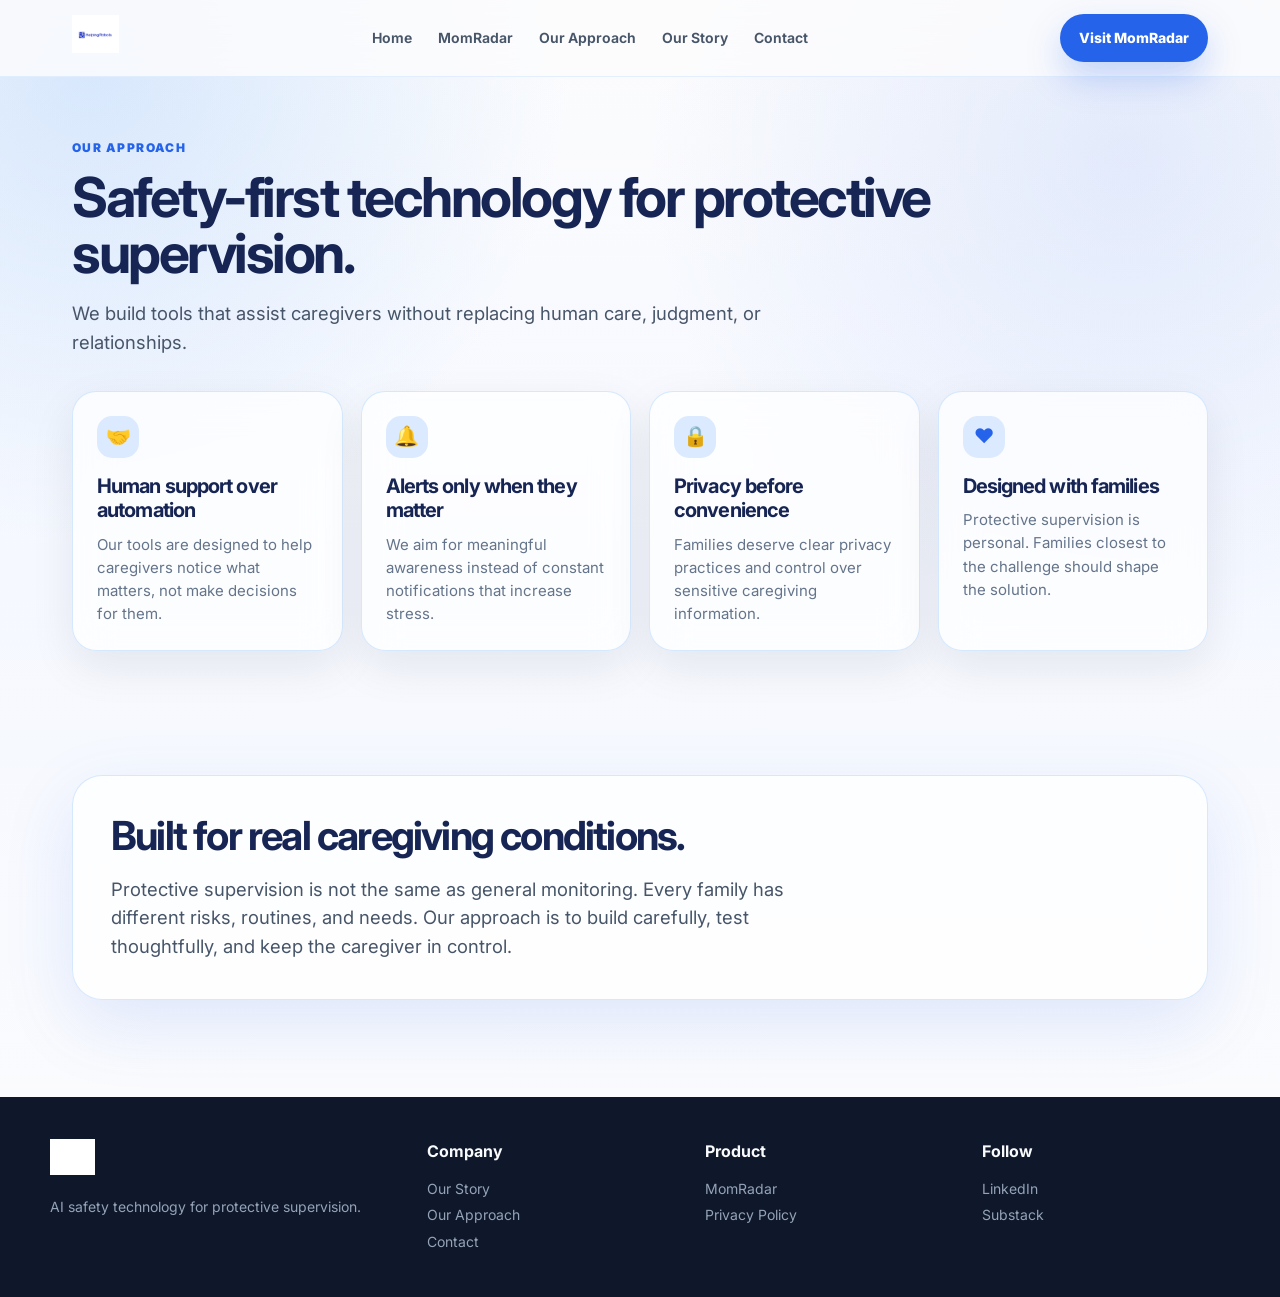
==== approach.html @ 55d83102 "Add files via upload" ====
<!doctype html><html lang="en"><head><meta charset="utf-8"><meta name="viewport" content="width=device-width,initial-scale=1"><title>Our Approach — Helping Robots</title><link rel="icon" type="image/png" href="images/favicon.png"><link rel="apple-touch-icon" href="images/favicon.png"><link rel="stylesheet" href="css/style.css"></head><body><header class="nav-wrap"><div class="nav"><a class="brand" href="index.html" aria-label="Helping Robots home"><img src="images/helping-robots-logo.png" alt="Helping Robots"></a><nav class="nav-links"><a href="index.html">Home</a><a href="momradar.html">MomRadar</a><a href="approach.html">Our Approach</a><a href="story.html">Our Story</a><a href="contact.html">Contact</a></nav><a class="btn btn-primary" href="momradar.html">Visit MomRadar</a></div></header><main><section class="section reveal"><div class="kicker">Our Approach</div><h1>Safety-first technology for protective supervision.</h1><p class="lead">We build tools that assist caregivers without replacing human care, judgment, or relationships.</p><div class="cards" style="margin-top:34px"><div class="card"><div class="card-icon">🤝</div><h3>Human support over automation</h3><p>Our tools are designed to help caregivers notice what matters, not make decisions for them.</p></div><div class="card"><div class="card-icon">🔔</div><h3>Alerts only when they matter</h3><p>We aim for meaningful awareness instead of constant notifications that increase stress.</p></div><div class="card"><div class="card-icon">🔒</div><h3>Privacy before convenience</h3><p>Families deserve clear privacy practices and control over sensitive caregiving information.</p></div><div class="card"><div class="card-icon">❤️</div><h3>Designed with families</h3><p>Protective supervision is personal. Families closest to the challenge should shape the solution.</p></div></div></section><section class="section reveal"><div class="glass section-card"><h2>Built for real caregiving conditions.</h2><p class="lead">Protective supervision is not the same as general monitoring. Every family has different risks, routines, and needs. Our approach is to build carefully, test thoughtfully, and keep the caregiver in control.</p></div></section></main><footer class="footer"><div class="footer-inner"><div><div class="footer-logo"><img src="images/helping-robots-logo.png" alt="Helping Robots"></div><p>AI safety technology for protective supervision.</p></div><div><h4>Company</h4><a href="story.html">Our Story</a><a href="approach.html">Our Approach</a><a href="contact.html">Contact</a></div><div><h4>Product</h4><a href="momradar.html">MomRadar</a><a href="privacy.html">Privacy Policy</a></div><div><h4>Follow</h4><a href="https://www.linkedin.com/company/helping-robots/">LinkedIn</a><a href="https://helpingrobots.substack.com/">Substack</a></div></div></footer><script src="js/script.js"></script></body></html>
---- css/style.css ----
@import url('https://fonts.googleapis.com/css2?family=Inter:wght@400;500;600;700;800;900&display=swap');
:root{--navy:#172554;--ink:#1E293B;--muted:#64748B;--blue:#2563EB;--blue2:#1D4ED8;--sky:#60A5FA;--soft:#EAF2FF;--pale:#F5F8FF;--white:#FCFCFD;--line:rgba(147,197,253,.38);--glass:rgba(255,255,255,.75);--shadow:0 24px 70px rgba(37,99,235,.13);--soft-shadow:0 16px 45px rgba(15,23,42,.08);--r:30px}*{box-sizing:border-box}html{scroll-behavior:smooth}body{margin:0;font-family:Inter,system-ui,-apple-system,BlinkMacSystemFont,"Segoe UI",sans-serif;color:var(--ink);background:radial-gradient(circle at 7% 5%,rgba(96,165,250,.23),transparent 28%),radial-gradient(circle at 88% 12%,rgba(37,99,235,.11),transparent 30%),linear-gradient(180deg,#FCFCFD 0%,#F5F8FF 44%,#FCFCFD 100%);line-height:1.55;overflow-x:hidden}a{text-decoration:none;color:inherit}.nav-wrap{position:sticky;top:0;z-index:50;background:rgba(252,252,253,.84);backdrop-filter:blur(22px);border-bottom:1px solid rgba(147,197,253,.24)}.nav{max-width:1180px;margin:auto;padding:14px 22px;display:flex;align-items:center;justify-content:space-between;gap:24px}.brand img{height:38px;width:auto}.nav-links{display:flex;gap:26px;align-items:center;font-size:14px;font-weight:650;color:#475569}.nav-links a:hover{color:var(--blue)}.btn{display:inline-flex;align-items:center;justify-content:center;min-height:44px;padding:12px 18px;border-radius:999px;font-size:14px;font-weight:800;border:1px solid transparent;white-space:nowrap;cursor:pointer;transition:.22s ease}.btn:hover{transform:translateY(-2px)}.btn-primary{background:var(--blue);color:white;box-shadow:0 16px 35px rgba(37,99,235,.25)}.btn-primary:hover{background:var(--blue2)}.btn-secondary{background:rgba(255,255,255,.78);color:var(--blue);border-color:var(--line);backdrop-filter:blur(16px)}.section{max-width:1180px;margin:auto;padding:62px 22px}.hero{padding-top:72px;padding-bottom:56px}.hero-grid{display:grid;grid-template-columns:minmax(0,1fr) minmax(390px,.92fr);gap:44px;align-items:center}.kicker{color:var(--blue);text-transform:uppercase;letter-spacing:.12em;font-size:12px;font-weight:900;margin-bottom:12px}h1,h2,h3{color:var(--navy);margin:0;letter-spacing:-.045em}h1{font-size:clamp(38px,4.8vw,55px);line-height:1.02}h2{font-size:clamp(29px,3.4vw,40px);line-height:1.08}h3{font-size:20px;line-height:1.22}.lead{font-size:18.5px;color:#475569;margin:18px 0 0;max-width:710px}.copy{font-size:16.5px;color:#475569;margin:14px 0 0}.tiny{color:var(--muted);font-size:14px}.glass{background:var(--glass);border:1px solid var(--line);box-shadow:var(--shadow);backdrop-filter:blur(24px);border-radius:var(--r)}.hero-product{position:relative;padding:30px;overflow:hidden}.hero-product:before{content:"";position:absolute;width:360px;height:360px;right:-80px;top:-120px;background:radial-gradient(circle,rgba(96,165,250,.30),transparent 67%)}.hero-product:after{content:"";position:absolute;inset:70px 42px auto auto;width:320px;height:320px;border:1px dashed rgba(37,99,235,.25);border-radius:50%;pointer-events:none}.product-head{position:relative;display:flex;justify-content:space-between;gap:18px;align-items:flex-start;margin-bottom:18px;z-index:2}.product-badge{font-size:12px;font-weight:900;color:var(--blue);background:#DBEAFE;padding:7px 11px;border-radius:999px;flex:0 0 auto}.phone-stage{position:relative;min-height:470px;display:grid;place-items:center;z-index:3}.phone{width:245px;min-height:430px;border-radius:42px;background:#0F172A;padding:10px;box-shadow:0 32px 90px rgba(15,23,42,.26);animation:floatPhone 5.5s ease-in-out infinite}@keyframes floatPhone{0%,100%{transform:translateY(0)}50%{transform:translateY(-10px)}}.phone-screen{min-height:410px;border-radius:34px;background:linear-gradient(180deg,#F8FBFF,#EAF2FF);padding:17px;overflow:hidden;position:relative}.phone-bar{display:flex;justify-content:space-between;font-size:11px;color:var(--navy);font-weight:900;margin-bottom:14px}.live-view{height:164px;border-radius:24px;border:1px solid rgba(147,197,253,.42);position:relative;overflow:hidden;background:linear-gradient(135deg,rgba(37,99,235,.09),rgba(255,255,255,.52)),url("data:image/svg+xml,%3Csvg width='340' height='230' viewBox='0 0 340 230' xmlns='http://www.w3.org/2000/svg'%3E%3Crect width='340' height='230' fill='%23dbeafe'/%3E%3Ccircle cx='250' cy='74' r='67' fill='%23bfdbfe'/%3E%3Crect x='220' y='84' width='80' height='95' rx='18' fill='%23fff' opacity='.55'/%3E%3Ccircle cx='130' cy='68' r='31' fill='%23f3c7a0'/%3E%3Crect x='95' y='103' width='78' height='88' rx='38' fill='%232563eb' opacity='.76'/%3E%3Cpath d='M0 186 C58 152 124 158 174 184 C238 216 287 190 340 161 L340 230 L0 230Z' fill='%23fff' opacity='.68'/%3E%3C/svg%3E");background-size:cover}.detect-box{position:absolute;width:82px;height:68px;left:120px;top:58px;border:2px solid var(--blue);border-radius:15px;animation:pulse 2.7s ease-in-out infinite}@keyframes pulse{0%,100%{box-shadow:0 0 0 0 rgba(37,99,235,.26)}50%{box-shadow:0 0 0 13px rgba(37,99,235,0)}}.status-row{margin-top:12px;padding:12px;border-radius:17px;background:rgba(255,255,255,.76);border:1px solid rgba(147,197,253,.28);display:flex;justify-content:space-between;gap:10px;font-size:12px;font-weight:850;color:#334155}.alert-card{margin-top:14px;padding:14px;border-radius:20px;background:rgba(37,99,235,.08);border:1px solid rgba(37,99,235,.16)}.alert-card strong{display:block;color:var(--navy);font-size:13px}.alert-card span{display:block;color:#64748B;font-size:12px;margin-top:4px}.float-card{position:absolute;z-index:4;padding:14px 16px;border-radius:18px;background:rgba(255,255,255,.82);border:1px solid var(--line);box-shadow:var(--soft-shadow);backdrop-filter:blur(18px);color:var(--navy);font-weight:850;font-size:13px}.float-card span{display:block;margin-top:2px;color:var(--muted);font-size:12px;font-weight:650}.float-a{left:0;top:105px}.float-b{right:2px;top:168px}.float-c{left:20px;bottom:70px}.impact-list{display:grid;gap:12px;margin-top:24px;padding:24px;border-radius:24px;background:rgba(255,255,255,.72);border:1px solid var(--line);box-shadow:var(--soft-shadow)}.impact-title{font-weight:900;color:var(--navy);font-size:17px}.checkline{display:flex;gap:12px;align-items:flex-start;color:#334155;font-weight:700;font-size:15.5px}.check{width:24px;height:24px;border-radius:50%;background:#DBEAFE;color:var(--blue);display:grid;place-items:center;font-weight:900;font-size:13px;flex:0 0 auto}.section-card{padding:38px}.split{display:grid;grid-template-columns:.9fr 1.1fr;gap:38px;align-items:start}.cards{display:grid;grid-template-columns:repeat(4,1fr);gap:18px;margin-top:26px}.cards3{grid-template-columns:repeat(3,1fr)}.card{padding:24px;border-radius:24px;background:rgba(255,255,255,.72);border:1px solid var(--line);box-shadow:var(--soft-shadow);backdrop-filter:blur(18px);transition:.22s ease}.card:hover{transform:translateY(-4px);box-shadow:0 22px 55px rgba(37,99,235,.14)}.card-icon{width:42px;height:42px;border-radius:15px;background:#DBEAFE;color:var(--blue);display:grid;place-items:center;font-size:20px;margin-bottom:16px}.card p{font-size:15px;color:#64748B;margin:10px 0 0}.vision-card{overflow:hidden;position:relative}.vision-card:after{content:"";position:absolute;right:-35px;top:-45px;width:120px;height:120px;background:rgba(147,197,253,.22);border-radius:50%}.cta-panel{text-align:center;padding:50px 28px;border-radius:34px;background:linear-gradient(135deg,rgba(255,255,255,.84),rgba(234,242,255,.72));border:1px solid var(--line);box-shadow:var(--shadow);backdrop-filter:blur(22px)}.story-wrap{max-width:830px;margin:auto}.story-page p{font-size:20px;line-height:1.75;color:#334155}.story-card{padding:42px}.link-grid{display:grid;grid-template-columns:repeat(3,1fr);gap:18px;margin-top:26px}.link-card{padding:25px;border-radius:24px;background:rgba(255,255,255,.74);border:1px solid var(--line);box-shadow:var(--soft-shadow);transition:.22s ease}.link-card:hover{transform:translateY(-4px)}.link-card strong{display:block;color:var(--navy);font-size:20px;margin-bottom:8px}.feature-grid{display:grid;grid-template-columns:repeat(3,1fr);gap:18px;margin-top:26px}.flow{display:grid;gap:14px;margin-top:26px}.flow-item{display:grid;grid-template-columns:58px 1fr;gap:18px;align-items:start;padding:22px;border-radius:24px;background:rgba(255,255,255,.72);border:1px solid var(--line)}.flow-num{width:44px;height:44px;border-radius:16px;background:#DBEAFE;color:var(--blue);display:grid;place-items:center;font-weight:900}.notice{padding:22px;border-radius:24px;background:#FFF7ED;border:1px solid #FED7AA;color:#9A3412;margin-top:24px}.notice strong{color:#7C2D12}.footer{margin-top:35px;background:#0F172A;color:#CBD5E1;padding:42px 22px}.footer-inner{max-width:1180px;margin:auto;display:grid;grid-template-columns:1.4fr repeat(3,1fr);gap:30px}.footer-logo img{height:36px;filter:brightness(0) invert(1);margin-bottom:12px}.footer h4{margin:0 0 12px;color:#F8FAFC}.footer a,.footer p{display:block;color:#94A3B8;font-size:14px;line-height:1.9;margin:0}.reveal{opacity:0;transform:translateY(20px);transition:opacity .7s ease,transform .7s ease}.reveal.visible{opacity:1;transform:translateY(0)}@media(prefers-reduced-motion:reduce){*{animation:none!important;transition:none!important;scroll-behavior:auto!important}.reveal{opacity:1;transform:none}}@media(max-width:900px){.nav-links{display:none}.brand img{height:32px}.hero-grid,.split{grid-template-columns:1fr}.cards,.cards3,.feature-grid,.link-grid,.footer-inner{grid-template-columns:1fr}.section{padding:46px 20px}.hero{padding-top:48px}h1{font-size:36px}h2{font-size:28px}.phone{width:218px}.phone-stage{min-height:430px}.float-card{display:none}.section-card,.story-card{padding:28px}}
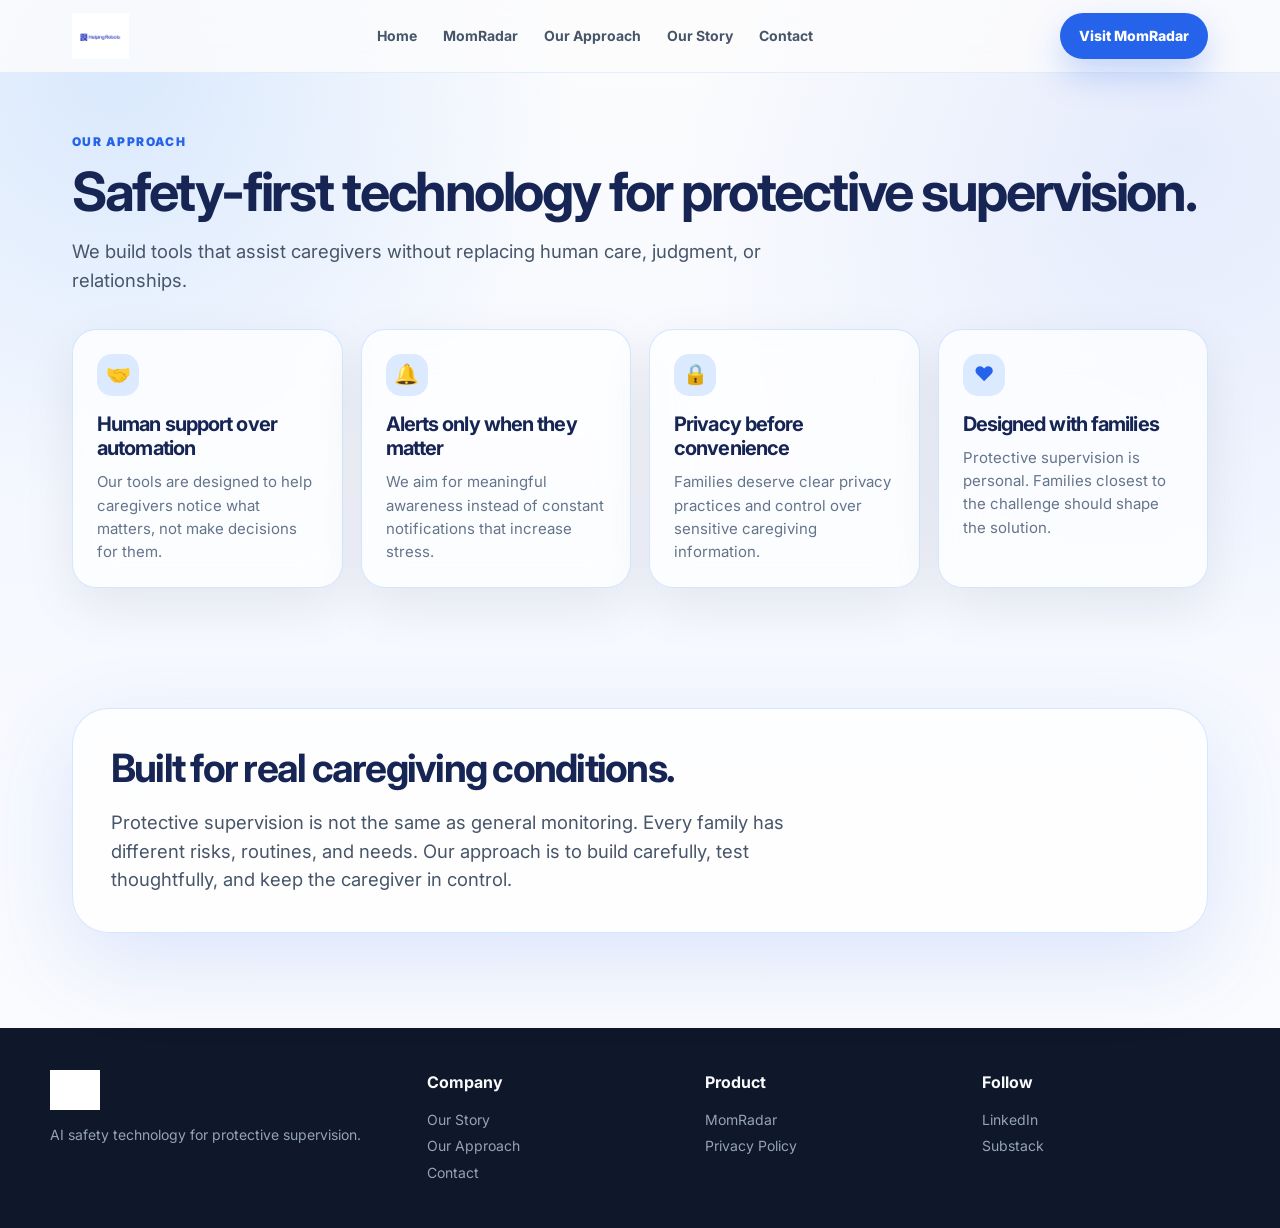
==== commit d9b264e9: "Add files via upload" ====
--- a/approach.html
+++ b/approach.html
@@ -1 +1,75 @@
-<!doctype html><html lang="en"><head><meta charset="utf-8"><meta name="viewport" content="width=device-width,initial-scale=1"><title>Our Approach — Helping Robots</title><link rel="icon" type="image/png" href="images/favicon.png"><link rel="apple-touch-icon" href="images/favicon.png"><link rel="stylesheet" href="css/style.css"></head><body><header class="nav-wrap"><div class="nav"><a class="brand" href="index.html" aria-label="Helping Robots home"><img src="images/helping-robots-logo.png" alt="Helping Robots"></a><nav class="nav-links"><a href="index.html">Home</a><a href="momradar.html">MomRadar</a><a href="approach.html">Our Approach</a><a href="story.html">Our Story</a><a href="contact.html">Contact</a></nav><a class="btn btn-primary" href="momradar.html">Visit MomRadar</a></div></header><main><section class="section reveal"><div class="kicker">Our Approach</div><h1>Safety-first technology for protective supervision.</h1><p class="lead">We build tools that assist caregivers without replacing human care, judgment, or relationships.</p><div class="cards" style="margin-top:34px"><div class="card"><div class="card-icon">🤝</div><h3>Human support over automation</h3><p>Our tools are designed to help caregivers notice what matters, not make decisions for them.</p></div><div class="card"><div class="card-icon">🔔</div><h3>Alerts only when they matter</h3><p>We aim for meaningful awareness instead of constant notifications that increase stress.</p></div><div class="card"><div class="card-icon">🔒</div><h3>Privacy before convenience</h3><p>Families deserve clear privacy practices and control over sensitive caregiving information.</p></div><div class="card"><div class="card-icon">❤️</div><h3>Designed with families</h3><p>Protective supervision is personal. Families closest to the challenge should shape the solution.</p></div></div></section><section class="section reveal"><div class="glass section-card"><h2>Built for real caregiving conditions.</h2><p class="lead">Protective supervision is not the same as general monitoring. Every family has different risks, routines, and needs. Our approach is to build carefully, test thoughtfully, and keep the caregiver in control.</p></div></section></main><footer class="footer"><div class="footer-inner"><div><div class="footer-logo"><img src="images/helping-robots-logo.png" alt="Helping Robots"></div><p>AI safety technology for protective supervision.</p></div><div><h4>Company</h4><a href="story.html">Our Story</a><a href="approach.html">Our Approach</a><a href="contact.html">Contact</a></div><div><h4>Product</h4><a href="momradar.html">MomRadar</a><a href="privacy.html">Privacy Policy</a></div><div><h4>Follow</h4><a href="https://www.linkedin.com/company/helping-robots/">LinkedIn</a><a href="https://helpingrobots.substack.com/">Substack</a></div></div></footer><script src="js/script.js"></script></body></html>+<!doctype html>
+<html lang="en">
+<head>
+  <meta charset="utf-8">
+  <meta name="viewport" content="width=device-width,initial-scale=1">
+  <title>Our Approach — Helping Robots</title>
+  <meta name="description" content="Helping Robots' approach to safety-first technology for protective supervision.">
+  <link rel="icon" type="image/png" href="images/favicon.png">
+  <link rel="apple-touch-icon" href="images/favicon.png">
+  <link rel="stylesheet" href="css/style.css">
+</head>
+<body>
+<header class="nav-wrap">
+  <div class="nav">
+    <a class="brand" href="index.html" aria-label="Helping Robots home">
+      <img src="images/helping-robots-logo.png" alt="Helping Robots">
+    </a>
+    <nav class="nav-links">
+      <a href="index.html">Home</a>
+      <a href="momradar.html">MomRadar</a>
+      <a href="approach.html">Our Approach</a>
+      <a href="story.html">Our Story</a>
+      <a href="contact.html">Contact</a>
+    </nav>
+    <a class="btn btn-primary" href="momradar.html">Visit MomRadar</a>
+  </div>
+</header>
+<main>
+  <section class="section reveal">
+    <div class="kicker">Our Approach</div>
+    <h1>Safety-first technology for protective supervision.</h1>
+    <p class="lead">We build tools that assist caregivers without replacing human care, judgment, or relationships.</p>
+
+    <div class="cards" style="margin-top:34px">
+      <div class="card"><div class="card-icon">🤝</div><h3>Human support over automation</h3><p>Our tools are designed to help caregivers notice what matters, not make decisions for them.</p></div>
+      <div class="card"><div class="card-icon">🔔</div><h3>Alerts only when they matter</h3><p>We aim for meaningful awareness instead of constant notifications that increase stress.</p></div>
+      <div class="card"><div class="card-icon">🔒</div><h3>Privacy before convenience</h3><p>Families deserve clear privacy practices and control over sensitive caregiving information.</p></div>
+      <div class="card"><div class="card-icon">❤️</div><h3>Designed with families</h3><p>Protective supervision is personal. Families closest to the challenge should shape the solution.</p></div>
+    </div>
+  </section>
+
+  <section class="section reveal">
+    <div class="glass section-card">
+      <h2>Built for real caregiving conditions.</h2>
+      <p class="lead">Protective supervision is not the same as general monitoring. Every family has different risks, routines, and needs. Our approach is to build carefully, test thoughtfully, and keep the caregiver in control.</p>
+    </div>
+  </section>
+</main>
+<footer class="footer">
+  <div class="footer-inner">
+    <div>
+      <div class="footer-logo"><img src="images/helping-robots-logo.png" alt="Helping Robots"></div>
+      <p>AI safety technology for protective supervision.</p>
+    </div>
+    <div>
+      <h4>Company</h4>
+      <a href="story.html">Our Story</a>
+      <a href="approach.html">Our Approach</a>
+      <a href="contact.html">Contact</a>
+    </div>
+    <div>
+      <h4>Product</h4>
+      <a href="momradar.html">MomRadar</a>
+      <a href="privacy.html">Privacy Policy</a>
+    </div>
+    <div>
+      <h4>Follow</h4>
+      <a href="https://www.linkedin.com/company/helping-robots/">LinkedIn</a>
+      <a href="https://helpingrobots.substack.com/">Substack</a>
+    </div>
+  </div>
+</footer>
+<script src="js/script.js"></script>
+</body>
+</html>
--- a/css/style.css
+++ b/css/style.css
@@ -1,2 +1,687 @@
 @import url('https://fonts.googleapis.com/css2?family=Inter:wght@400;500;600;700;800;900&display=swap');
-:root{--navy:#172554;--ink:#1E293B;--muted:#64748B;--blue:#2563EB;--blue2:#1D4ED8;--sky:#60A5FA;--soft:#EAF2FF;--pale:#F5F8FF;--white:#FCFCFD;--line:rgba(147,197,253,.38);--glass:rgba(255,255,255,.75);--shadow:0 24px 70px rgba(37,99,235,.13);--soft-shadow:0 16px 45px rgba(15,23,42,.08);--r:30px}*{box-sizing:border-box}html{scroll-behavior:smooth}body{margin:0;font-family:Inter,system-ui,-apple-system,BlinkMacSystemFont,"Segoe UI",sans-serif;color:var(--ink);background:radial-gradient(circle at 7% 5%,rgba(96,165,250,.23),transparent 28%),radial-gradient(circle at 88% 12%,rgba(37,99,235,.11),transparent 30%),linear-gradient(180deg,#FCFCFD 0%,#F5F8FF 44%,#FCFCFD 100%);line-height:1.55;overflow-x:hidden}a{text-decoration:none;color:inherit}.nav-wrap{position:sticky;top:0;z-index:50;background:rgba(252,252,253,.84);backdrop-filter:blur(22px);border-bottom:1px solid rgba(147,197,253,.24)}.nav{max-width:1180px;margin:auto;padding:14px 22px;display:flex;align-items:center;justify-content:space-between;gap:24px}.brand img{height:38px;width:auto}.nav-links{display:flex;gap:26px;align-items:center;font-size:14px;font-weight:650;color:#475569}.nav-links a:hover{color:var(--blue)}.btn{display:inline-flex;align-items:center;justify-content:center;min-height:44px;padding:12px 18px;border-radius:999px;font-size:14px;font-weight:800;border:1px solid transparent;white-space:nowrap;cursor:pointer;transition:.22s ease}.btn:hover{transform:translateY(-2px)}.btn-primary{background:var(--blue);color:white;box-shadow:0 16px 35px rgba(37,99,235,.25)}.btn-primary:hover{background:var(--blue2)}.btn-secondary{background:rgba(255,255,255,.78);color:var(--blue);border-color:var(--line);backdrop-filter:blur(16px)}.section{max-width:1180px;margin:auto;padding:62px 22px}.hero{padding-top:72px;padding-bottom:56px}.hero-grid{display:grid;grid-template-columns:minmax(0,1fr) minmax(390px,.92fr);gap:44px;align-items:center}.kicker{color:var(--blue);text-transform:uppercase;letter-spacing:.12em;font-size:12px;font-weight:900;margin-bottom:12px}h1,h2,h3{color:var(--navy);margin:0;letter-spacing:-.045em}h1{font-size:clamp(38px,4.8vw,55px);line-height:1.02}h2{font-size:clamp(29px,3.4vw,40px);line-height:1.08}h3{font-size:20px;line-height:1.22}.lead{font-size:18.5px;color:#475569;margin:18px 0 0;max-width:710px}.copy{font-size:16.5px;color:#475569;margin:14px 0 0}.tiny{color:var(--muted);font-size:14px}.glass{background:var(--glass);border:1px solid var(--line);box-shadow:var(--shadow);backdrop-filter:blur(24px);border-radius:var(--r)}.hero-product{position:relative;padding:30px;overflow:hidden}.hero-product:before{content:"";position:absolute;width:360px;height:360px;right:-80px;top:-120px;background:radial-gradient(circle,rgba(96,165,250,.30),transparent 67%)}.hero-product:after{content:"";position:absolute;inset:70px 42px auto auto;width:320px;height:320px;border:1px dashed rgba(37,99,235,.25);border-radius:50%;pointer-events:none}.product-head{position:relative;display:flex;justify-content:space-between;gap:18px;align-items:flex-start;margin-bottom:18px;z-index:2}.product-badge{font-size:12px;font-weight:900;color:var(--blue);background:#DBEAFE;padding:7px 11px;border-radius:999px;flex:0 0 auto}.phone-stage{position:relative;min-height:470px;display:grid;place-items:center;z-index:3}.phone{width:245px;min-height:430px;border-radius:42px;background:#0F172A;padding:10px;box-shadow:0 32px 90px rgba(15,23,42,.26);animation:floatPhone 5.5s ease-in-out infinite}@keyframes floatPhone{0%,100%{transform:translateY(0)}50%{transform:translateY(-10px)}}.phone-screen{min-height:410px;border-radius:34px;background:linear-gradient(180deg,#F8FBFF,#EAF2FF);padding:17px;overflow:hidden;position:relative}.phone-bar{display:flex;justify-content:space-between;font-size:11px;color:var(--navy);font-weight:900;margin-bottom:14px}.live-view{height:164px;border-radius:24px;border:1px solid rgba(147,197,253,.42);position:relative;overflow:hidden;background:linear-gradient(135deg,rgba(37,99,235,.09),rgba(255,255,255,.52)),url("data:image/svg+xml,%3Csvg width='340' height='230' viewBox='0 0 340 230' xmlns='http://www.w3.org/2000/svg'%3E%3Crect width='340' height='230' fill='%23dbeafe'/%3E%3Ccircle cx='250' cy='74' r='67' fill='%23bfdbfe'/%3E%3Crect x='220' y='84' width='80' height='95' rx='18' fill='%23fff' opacity='.55'/%3E%3Ccircle cx='130' cy='68' r='31' fill='%23f3c7a0'/%3E%3Crect x='95' y='103' width='78' height='88' rx='38' fill='%232563eb' opacity='.76'/%3E%3Cpath d='M0 186 C58 152 124 158 174 184 C238 216 287 190 340 161 L340 230 L0 230Z' fill='%23fff' opacity='.68'/%3E%3C/svg%3E");background-size:cover}.detect-box{position:absolute;width:82px;height:68px;left:120px;top:58px;border:2px solid var(--blue);border-radius:15px;animation:pulse 2.7s ease-in-out infinite}@keyframes pulse{0%,100%{box-shadow:0 0 0 0 rgba(37,99,235,.26)}50%{box-shadow:0 0 0 13px rgba(37,99,235,0)}}.status-row{margin-top:12px;padding:12px;border-radius:17px;background:rgba(255,255,255,.76);border:1px solid rgba(147,197,253,.28);display:flex;justify-content:space-between;gap:10px;font-size:12px;font-weight:850;color:#334155}.alert-card{margin-top:14px;padding:14px;border-radius:20px;background:rgba(37,99,235,.08);border:1px solid rgba(37,99,235,.16)}.alert-card strong{display:block;color:var(--navy);font-size:13px}.alert-card span{display:block;color:#64748B;font-size:12px;margin-top:4px}.float-card{position:absolute;z-index:4;padding:14px 16px;border-radius:18px;background:rgba(255,255,255,.82);border:1px solid var(--line);box-shadow:var(--soft-shadow);backdrop-filter:blur(18px);color:var(--navy);font-weight:850;font-size:13px}.float-card span{display:block;margin-top:2px;color:var(--muted);font-size:12px;font-weight:650}.float-a{left:0;top:105px}.float-b{right:2px;top:168px}.float-c{left:20px;bottom:70px}.impact-list{display:grid;gap:12px;margin-top:24px;padding:24px;border-radius:24px;background:rgba(255,255,255,.72);border:1px solid var(--line);box-shadow:var(--soft-shadow)}.impact-title{font-weight:900;color:var(--navy);font-size:17px}.checkline{display:flex;gap:12px;align-items:flex-start;color:#334155;font-weight:700;font-size:15.5px}.check{width:24px;height:24px;border-radius:50%;background:#DBEAFE;color:var(--blue);display:grid;place-items:center;font-weight:900;font-size:13px;flex:0 0 auto}.section-card{padding:38px}.split{display:grid;grid-template-columns:.9fr 1.1fr;gap:38px;align-items:start}.cards{display:grid;grid-template-columns:repeat(4,1fr);gap:18px;margin-top:26px}.cards3{grid-template-columns:repeat(3,1fr)}.card{padding:24px;border-radius:24px;background:rgba(255,255,255,.72);border:1px solid var(--line);box-shadow:var(--soft-shadow);backdrop-filter:blur(18px);transition:.22s ease}.card:hover{transform:translateY(-4px);box-shadow:0 22px 55px rgba(37,99,235,.14)}.card-icon{width:42px;height:42px;border-radius:15px;background:#DBEAFE;color:var(--blue);display:grid;place-items:center;font-size:20px;margin-bottom:16px}.card p{font-size:15px;color:#64748B;margin:10px 0 0}.vision-card{overflow:hidden;position:relative}.vision-card:after{content:"";position:absolute;right:-35px;top:-45px;width:120px;height:120px;background:rgba(147,197,253,.22);border-radius:50%}.cta-panel{text-align:center;padding:50px 28px;border-radius:34px;background:linear-gradient(135deg,rgba(255,255,255,.84),rgba(234,242,255,.72));border:1px solid var(--line);box-shadow:var(--shadow);backdrop-filter:blur(22px)}.story-wrap{max-width:830px;margin:auto}.story-page p{font-size:20px;line-height:1.75;color:#334155}.story-card{padding:42px}.link-grid{display:grid;grid-template-columns:repeat(3,1fr);gap:18px;margin-top:26px}.link-card{padding:25px;border-radius:24px;background:rgba(255,255,255,.74);border:1px solid var(--line);box-shadow:var(--soft-shadow);transition:.22s ease}.link-card:hover{transform:translateY(-4px)}.link-card strong{display:block;color:var(--navy);font-size:20px;margin-bottom:8px}.feature-grid{display:grid;grid-template-columns:repeat(3,1fr);gap:18px;margin-top:26px}.flow{display:grid;gap:14px;margin-top:26px}.flow-item{display:grid;grid-template-columns:58px 1fr;gap:18px;align-items:start;padding:22px;border-radius:24px;background:rgba(255,255,255,.72);border:1px solid var(--line)}.flow-num{width:44px;height:44px;border-radius:16px;background:#DBEAFE;color:var(--blue);display:grid;place-items:center;font-weight:900}.notice{padding:22px;border-radius:24px;background:#FFF7ED;border:1px solid #FED7AA;color:#9A3412;margin-top:24px}.notice strong{color:#7C2D12}.footer{margin-top:35px;background:#0F172A;color:#CBD5E1;padding:42px 22px}.footer-inner{max-width:1180px;margin:auto;display:grid;grid-template-columns:1.4fr repeat(3,1fr);gap:30px}.footer-logo img{height:36px;filter:brightness(0) invert(1);margin-bottom:12px}.footer h4{margin:0 0 12px;color:#F8FAFC}.footer a,.footer p{display:block;color:#94A3B8;font-size:14px;line-height:1.9;margin:0}.reveal{opacity:0;transform:translateY(20px);transition:opacity .7s ease,transform .7s ease}.reveal.visible{opacity:1;transform:translateY(0)}@media(prefers-reduced-motion:reduce){*{animation:none!important;transition:none!important;scroll-behavior:auto!important}.reveal{opacity:1;transform:none}}@media(max-width:900px){.nav-links{display:none}.brand img{height:32px}.hero-grid,.split{grid-template-columns:1fr}.cards,.cards3,.feature-grid,.link-grid,.footer-inner{grid-template-columns:1fr}.section{padding:46px 20px}.hero{padding-top:48px}h1{font-size:36px}h2{font-size:28px}.phone{width:218px}.phone-stage{min-height:430px}.float-card{display:none}.section-card,.story-card{padding:28px}}
+
+:root {
+  --navy: #172554;
+  --ink: #1E293B;
+  --muted: #64748B;
+  --blue: #2563EB;
+  --blue-2: #1D4ED8;
+  --sky: #60A5FA;
+  --soft-blue: #EAF2FF;
+  --pale-blue: #F5F8FF;
+  --white: #FCFCFD;
+  --glass: rgba(255,255,255,.76);
+  --glass-strong: rgba(255,255,255,.9);
+  --line: rgba(147,197,253,.40);
+  --line-strong: rgba(37,99,235,.18);
+  --shadow: 0 28px 90px rgba(37,99,235,.14);
+  --shadow-soft: 0 18px 52px rgba(15,23,42,.08);
+  --radius-xl: 36px;
+  --radius-lg: 26px;
+  --radius-md: 18px;
+}
+
+* { box-sizing: border-box; }
+
+html { scroll-behavior: smooth; }
+
+body {
+  margin: 0;
+  font-family: Inter, ui-sans-serif, system-ui, -apple-system, BlinkMacSystemFont, "Segoe UI", sans-serif;
+  color: var(--ink);
+  background:
+    radial-gradient(circle at 9% 5%, rgba(96,165,250,.22), transparent 28%),
+    radial-gradient(circle at 92% 12%, rgba(37,99,235,.10), transparent 31%),
+    linear-gradient(180deg, #FCFCFD 0%, #F5F8FF 43%, #FCFCFD 100%);
+  line-height: 1.55;
+  overflow-x: hidden;
+}
+
+a { color: inherit; text-decoration: none; }
+
+img { max-width: 100%; display: block; }
+
+.nav-wrap {
+  position: sticky;
+  top: 0;
+  z-index: 100;
+  background: rgba(252,252,253,.84);
+  backdrop-filter: blur(22px);
+  border-bottom: 1px solid rgba(147,197,253,.25);
+}
+
+.nav {
+  max-width: 1180px;
+  margin: auto;
+  padding: 13px 22px;
+  display: flex;
+  align-items: center;
+  justify-content: space-between;
+  gap: 22px;
+}
+
+.brand {
+  display: flex;
+  align-items: center;
+}
+
+.brand img {
+  height: 46px;
+  width: auto;
+}
+
+.nav-links {
+  display: flex;
+  align-items: center;
+  gap: 26px;
+  font-size: 14px;
+  font-weight: 700;
+  color: #475569;
+}
+
+.nav-links a:hover { color: var(--blue); }
+
+.btn {
+  display: inline-flex;
+  align-items: center;
+  justify-content: center;
+  min-height: 43px;
+  padding: 11px 18px;
+  border-radius: 999px;
+  font-size: 14px;
+  font-weight: 800;
+  border: 1px solid transparent;
+  white-space: nowrap;
+  cursor: pointer;
+  transition: transform .22s ease, box-shadow .22s ease, background .22s ease;
+}
+
+.btn:hover { transform: translateY(-2px); }
+
+.btn-primary {
+  background: var(--blue);
+  color: white;
+  box-shadow: 0 16px 34px rgba(37,99,235,.25);
+}
+
+.btn-primary:hover { background: var(--blue-2); }
+
+.btn-secondary {
+  background: rgba(255,255,255,.78);
+  color: var(--blue);
+  border-color: var(--line);
+  backdrop-filter: blur(16px);
+}
+
+.section {
+  max-width: 1180px;
+  margin: auto;
+  padding: 60px 22px;
+}
+
+.hero {
+  padding-top: 66px;
+  padding-bottom: 54px;
+}
+
+.hero-grid {
+  display: grid;
+  grid-template-columns: minmax(0, .95fr) minmax(410px, 1.05fr);
+  gap: 48px;
+  align-items: center;
+}
+
+.kicker {
+  color: var(--blue);
+  text-transform: uppercase;
+  letter-spacing: .12em;
+  font-size: 12px;
+  font-weight: 900;
+  margin-bottom: 12px;
+}
+
+h1, h2, h3 {
+  color: var(--navy);
+  margin: 0;
+  letter-spacing: -0.045em;
+}
+
+h1 {
+  font-size: clamp(38px, 4.7vw, 54px);
+  line-height: 1.03;
+}
+
+h2 {
+  font-size: clamp(29px, 3.35vw, 39px);
+  line-height: 1.09;
+}
+
+h3 {
+  font-size: 20px;
+  line-height: 1.22;
+}
+
+.lead {
+  font-size: 18.5px;
+  color: #475569;
+  margin: 18px 0 0;
+  max-width: 710px;
+}
+
+.copy {
+  font-size: 16.5px;
+  color: #475569;
+  margin: 14px 0 0;
+}
+
+.tiny {
+  color: var(--muted);
+  font-size: 14px;
+}
+
+.glass {
+  background: var(--glass);
+  border: 1px solid var(--line);
+  box-shadow: var(--shadow);
+  backdrop-filter: blur(24px);
+  border-radius: var(--radius-xl);
+}
+
+.hero-product {
+  position: relative;
+  padding: 30px;
+  overflow: hidden;
+}
+
+.hero-product::before {
+  content: "";
+  position: absolute;
+  width: 390px;
+  height: 390px;
+  right: -90px;
+  top: -135px;
+  background: radial-gradient(circle, rgba(96,165,250,.30), transparent 67%);
+}
+
+.hero-product::after {
+  content: "";
+  position: absolute;
+  inset: 70px 44px auto auto;
+  width: 330px;
+  height: 330px;
+  border: 1px dashed rgba(37,99,235,.25);
+  border-radius: 50%;
+  pointer-events: none;
+}
+
+.product-head {
+  position: relative;
+  display: flex;
+  justify-content: space-between;
+  gap: 18px;
+  align-items: flex-start;
+  margin-bottom: 18px;
+  z-index: 2;
+}
+
+.product-badge {
+  font-size: 12px;
+  font-weight: 900;
+  color: var(--blue);
+  background: #DBEAFE;
+  padding: 7px 11px;
+  border-radius: 999px;
+  flex: 0 0 auto;
+}
+
+.phone-stage {
+  position: relative;
+  min-height: 475px;
+  display: grid;
+  place-items: center;
+  z-index: 3;
+}
+
+.phone {
+  width: 252px;
+  min-height: 438px;
+  border-radius: 43px;
+  background: #0F172A;
+  padding: 10px;
+  box-shadow: 0 35px 95px rgba(15,23,42,.28);
+  animation: floatPhone 5.5s ease-in-out infinite;
+}
+
+@keyframes floatPhone {
+  0%,100% { transform: translateY(0); }
+  50% { transform: translateY(-10px); }
+}
+
+.phone-screen {
+  min-height: 418px;
+  border-radius: 35px;
+  background: linear-gradient(180deg, #F8FBFF, #EAF2FF);
+  padding: 17px;
+  overflow: hidden;
+  position: relative;
+}
+
+.phone-bar {
+  display: flex;
+  justify-content: space-between;
+  font-size: 11px;
+  color: var(--navy);
+  font-weight: 900;
+  margin-bottom: 14px;
+}
+
+.live-view {
+  height: 168px;
+  border-radius: 24px;
+  border: 1px solid rgba(147,197,253,.42);
+  position: relative;
+  overflow: hidden;
+  background:
+    linear-gradient(135deg, rgba(37,99,235,.09), rgba(255,255,255,.52)),
+    url("../images/care-scene.svg");
+  background-size: cover;
+  background-position: center;
+}
+
+.detect-box {
+  position: absolute;
+  width: 82px;
+  height: 68px;
+  right: 28px;
+  top: 62px;
+  border: 2px solid var(--blue);
+  border-radius: 15px;
+  animation: pulse 2.7s ease-in-out infinite;
+}
+
+@keyframes pulse {
+  0%,100% { box-shadow: 0 0 0 0 rgba(37,99,235,.26); }
+  50% { box-shadow: 0 0 0 13px rgba(37,99,235,0); }
+}
+
+.status-row {
+  margin-top: 12px;
+  padding: 12px;
+  border-radius: 17px;
+  background: rgba(255,255,255,.76);
+  border: 1px solid rgba(147,197,253,.28);
+  display: flex;
+  justify-content: space-between;
+  gap: 10px;
+  font-size: 12px;
+  font-weight: 850;
+  color: #334155;
+}
+
+.alert-card {
+  margin-top: 14px;
+  padding: 14px;
+  border-radius: 20px;
+  background: rgba(37,99,235,.08);
+  border: 1px solid rgba(37,99,235,.16);
+}
+
+.alert-card strong { display: block; color: var(--navy); font-size: 13px; }
+
+.alert-card span {
+  display: block;
+  color: #64748B;
+  font-size: 12px;
+  margin-top: 4px;
+}
+
+.float-card {
+  position: absolute;
+  z-index: 4;
+  padding: 14px 16px;
+  border-radius: 18px;
+  background: rgba(255,255,255,.84);
+  border: 1px solid var(--line);
+  box-shadow: var(--shadow-soft);
+  backdrop-filter: blur(18px);
+  color: var(--navy);
+  font-weight: 850;
+  font-size: 13px;
+}
+
+.float-card span {
+  display: block;
+  margin-top: 2px;
+  color: var(--muted);
+  font-size: 12px;
+  font-weight: 650;
+}
+
+.float-a { left: 0; top: 108px; }
+.float-b { right: 2px; top: 168px; }
+.float-c { left: 22px; bottom: 70px; }
+
+.impact-list {
+  display: grid;
+  gap: 12px;
+  margin-top: 24px;
+  padding: 24px;
+  border-radius: 24px;
+  background: rgba(255,255,255,.72);
+  border: 1px solid var(--line);
+  box-shadow: var(--shadow-soft);
+}
+
+.impact-title {
+  font-weight: 900;
+  color: var(--navy);
+  font-size: 17px;
+}
+
+.checkline {
+  display: flex;
+  gap: 12px;
+  align-items: flex-start;
+  color: #334155;
+  font-weight: 700;
+  font-size: 15.5px;
+}
+
+.check {
+  width: 24px;
+  height: 24px;
+  border-radius: 50%;
+  background: #DBEAFE;
+  color: var(--blue);
+  display: grid;
+  place-items: center;
+  font-weight: 900;
+  font-size: 13px;
+  flex: 0 0 auto;
+}
+
+.section-card {
+  padding: 38px;
+}
+
+.split {
+  display: grid;
+  grid-template-columns: .9fr 1.1fr;
+  gap: 38px;
+  align-items: start;
+}
+
+.cards {
+  display: grid;
+  grid-template-columns: repeat(4,1fr);
+  gap: 18px;
+  margin-top: 26px;
+}
+
+.cards3 {
+  grid-template-columns: repeat(3,1fr);
+}
+
+.card {
+  padding: 24px;
+  border-radius: 24px;
+  background: rgba(255,255,255,.72);
+  border: 1px solid var(--line);
+  box-shadow: var(--shadow-soft);
+  backdrop-filter: blur(18px);
+  transition: transform .22s ease, box-shadow .22s ease;
+}
+
+.card:hover {
+  transform: translateY(-4px);
+  box-shadow: 0 22px 55px rgba(37,99,235,.14);
+}
+
+.card-icon {
+  width: 42px;
+  height: 42px;
+  border-radius: 15px;
+  background: #DBEAFE;
+  color: var(--blue);
+  display: grid;
+  place-items: center;
+  font-size: 20px;
+  margin-bottom: 16px;
+}
+
+.card p {
+  font-size: 15px;
+  color: #64748B;
+  margin: 10px 0 0;
+}
+
+.vision-card {
+  overflow: hidden;
+  position: relative;
+}
+
+.vision-card::after {
+  content: "";
+  position: absolute;
+  right: -35px;
+  top: -45px;
+  width: 120px;
+  height: 120px;
+  background: rgba(147,197,253,.22);
+  border-radius: 50%;
+}
+
+.cta-panel {
+  text-align: center;
+  padding: 50px 28px;
+  border-radius: 34px;
+  background: linear-gradient(135deg, rgba(255,255,255,.84), rgba(234,242,255,.72));
+  border: 1px solid var(--line);
+  box-shadow: var(--shadow);
+  backdrop-filter: blur(22px);
+}
+
+.story-wrap {
+  max-width: 830px;
+  margin: auto;
+}
+
+.story-page p {
+  font-size: 20px;
+  line-height: 1.75;
+  color: #334155;
+}
+
+.story-card {
+  padding: 42px;
+}
+
+.link-grid {
+  display: grid;
+  grid-template-columns: repeat(3,1fr);
+  gap: 18px;
+  margin-top: 26px;
+}
+
+.link-card {
+  padding: 25px;
+  border-radius: 24px;
+  background: rgba(255,255,255,.74);
+  border: 1px solid var(--line);
+  box-shadow: var(--shadow-soft);
+  transition: transform .22s ease;
+}
+
+.link-card:hover {
+  transform: translateY(-4px);
+}
+
+.link-card strong {
+  display: block;
+  color: var(--navy);
+  font-size: 20px;
+  margin-bottom: 8px;
+}
+
+.feature-grid {
+  display: grid;
+  grid-template-columns: repeat(3,1fr);
+  gap: 18px;
+  margin-top: 26px;
+}
+
+.flow {
+  display: grid;
+  gap: 14px;
+  margin-top: 26px;
+}
+
+.flow-item {
+  display: grid;
+  grid-template-columns: 58px 1fr;
+  gap: 18px;
+  align-items: start;
+  padding: 22px;
+  border-radius: 24px;
+  background: rgba(255,255,255,.72);
+  border: 1px solid var(--line);
+}
+
+.flow-num {
+  width: 44px;
+  height: 44px;
+  border-radius: 16px;
+  background: #DBEAFE;
+  color: var(--blue);
+  display: grid;
+  place-items: center;
+  font-weight: 900;
+}
+
+.notice {
+  padding: 22px;
+  border-radius: 24px;
+  background: #FFF7ED;
+  border: 1px solid #FED7AA;
+  color: #9A3412;
+  margin-top: 24px;
+}
+
+.notice strong {
+  color: #7C2D12;
+}
+
+.footer {
+  margin-top: 35px;
+  background: #0F172A;
+  color: #CBD5E1;
+  padding: 42px 22px;
+}
+
+.footer-inner {
+  max-width: 1180px;
+  margin: auto;
+  display: grid;
+  grid-template-columns: 1.4fr repeat(3,1fr);
+  gap: 30px;
+}
+
+.footer-logo img {
+  height: 40px;
+  filter: brightness(0) invert(1);
+  margin-bottom: 12px;
+}
+
+.footer h4 {
+  margin: 0 0 12px;
+  color: #F8FAFC;
+}
+
+.footer a,
+.footer p {
+  display: block;
+  color: #94A3B8;
+  font-size: 14px;
+  line-height: 1.9;
+  margin: 0;
+}
+
+.reveal {
+  opacity: 0;
+  transform: translateY(20px);
+  transition: opacity .7s ease, transform .7s ease;
+}
+
+.reveal.visible {
+  opacity: 1;
+  transform: translateY(0);
+}
+
+@media (prefers-reduced-motion: reduce) {
+  * {
+    animation: none !important;
+    transition: none !important;
+    scroll-behavior: auto !important;
+  }
+
+  .reveal {
+    opacity: 1;
+    transform: none;
+  }
+}
+
+@media (max-width: 900px) {
+  .nav-links {
+    display: none;
+  }
+
+  .brand img {
+    height: 36px;
+  }
+
+  .hero-grid,
+  .split {
+    grid-template-columns: 1fr;
+  }
+
+  .cards,
+  .cards3,
+  .feature-grid,
+  .link-grid,
+  .footer-inner {
+    grid-template-columns: 1fr;
+  }
+
+  .section {
+    padding: 46px 20px;
+  }
+
+  .hero {
+    padding-top: 48px;
+  }
+
+  h1 {
+    font-size: 36px;
+  }
+
+  h2 {
+    font-size: 28px;
+  }
+
+  .phone {
+    width: 222px;
+  }
+
+  .phone-stage {
+    min-height: 430px;
+  }
+
+  .float-card {
+    display: none;
+  }
+
+  .section-card,
+  .story-card {
+    padding: 28px;
+  }
+}
